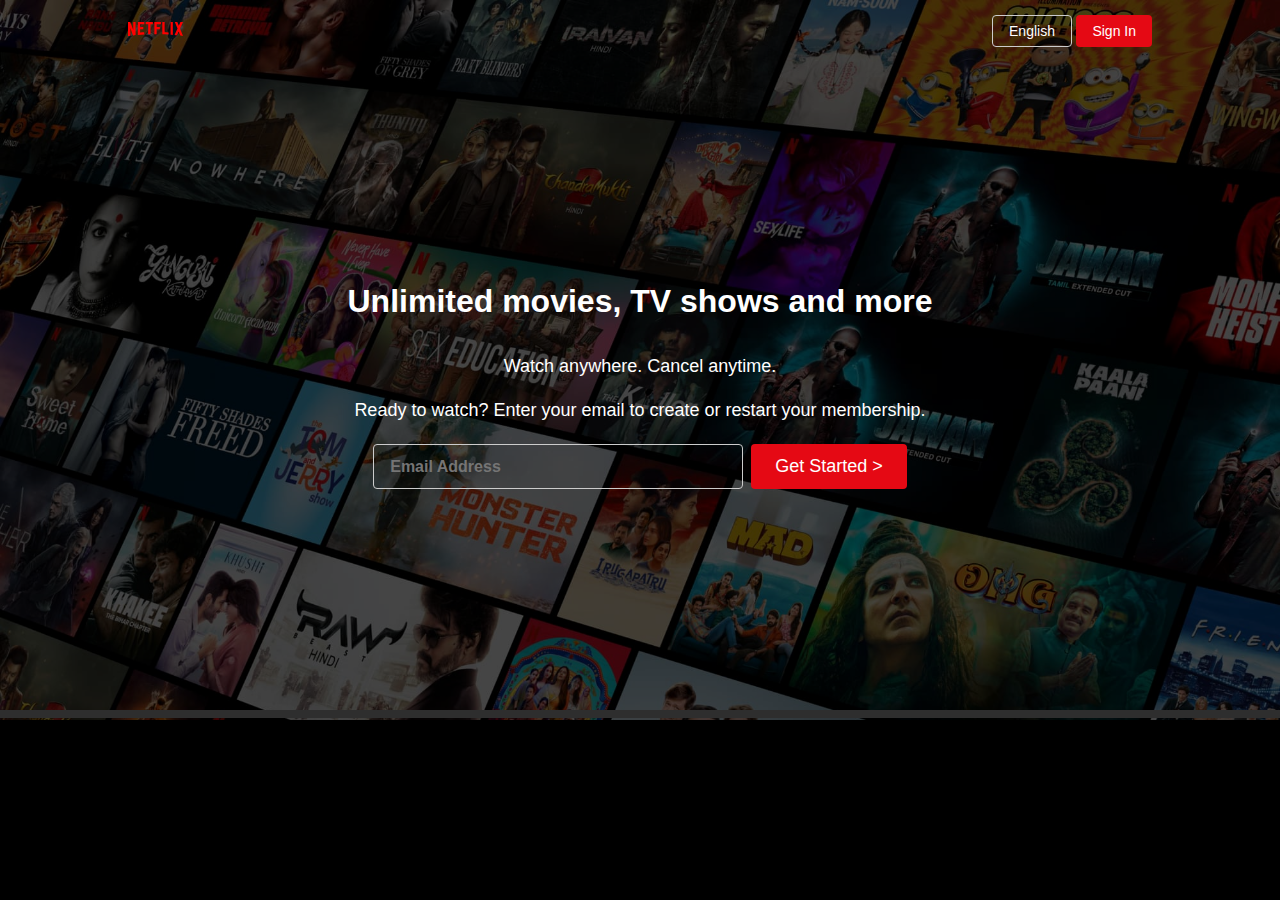
==== index.html @ 5aa0f17a "Initial commit" ====
<!DOCTYPE html>
<html lang="en">
<head>
    <meta charset="UTF-8">
    <meta name="viewport" content="width=device-width, initial-scale=1.0">
    <title>Netflix India</title>
    <link rel="stylesheet" href="style.css">
    <link rel="shortcut icon" href="favicon.ico" type="image/x-icon">
</head>
<body>
    <div class="main">
        <nav>
            <span>
                <img id="logo" width="55px" src="./assets/images/logo.svg" alt="" srcset="">
            </span>
            <div>
                <button id="langbtn">English</button>
                <button id="signinbtn">Sign In</button>
            </div>
        </nav>

        <div class="box"></div>

        <div class="hero">
            <span>Unlimited movies, TV shows and more</span>
            <span> Watch anywhere. Cancel anytime.</span>
            <span>Ready to watch? Enter your email to create or restart your membership.</span>
            <div>
                <input autocomplete="email" minlength="5" maxlength="50" type="email" id="email" data-uia="field-email" value="" placeholder="Email Address" >
                <button id="startingSignIn" type="submit">Get Started ></button>
            </div>
        </div>

        <div class="seperation"></div>
        
    </div>
    
</body>
</html>
---- style.css ----
*{
    margin: 0;
    padding: 0;
    color: rgb(255, 255, 255);
    font-family: Netflix Sans,Helvetica Neue,Segoe UI,Roboto,Ubuntu,sans-serif;
}
body{
    background-color: black;
}
.main{
    background-image:url(./assets/images/bg.jpg);
    background-position: center center;
    background-repeat: no-repeat;
    background-size: max(1000px,100vw);
    width: 100vw;
    height: 80vh;
    
}

.main .box{
    height: 80vh;
    width: 100%;
    opacity: 0.64;
    background-color: black;
    position: absolute;
    top: 0;
}

nav{
    max-width: 80vw;
    height: 62px;
    margin: auto;
    display: flex;
    justify-content: space-between;
    align-items: center;
}
#logo{
    color: red;
    size: 112px;
    position: relative;
    z-index: 10;
}
nav button{
    position: relative;
    z-index: 10;
}

#langbtn{
    background: transparent;
    background-clip: padding-box;
    border: 1px solid #ccc; /* Border with a light gray color */
    
    border-radius: 0.25rem;
    transition-duration: 250ms;
    transition-property: background-color,border-color;
    transition-timing-function: cubic-bezier(0.9, 0, 0.51, 1);
    vertical-align: text-top;
    width: auto;
    font-size: 0.875rem;
    font-weight: 500;
    min-height: 2rem;
    padding: 0.25rem 1rem

}
#signinbtn{
    margin: 0;
    align-items: center;
    border: 0 solid transparent;
    border-radius: 0.25rem;
    cursor: pointer;
    transition-duration: 250ms;
    transition-property: background-color,border-color;
    transition-timing-function: cubic-bezier(0.9, 0, 0.51, 1);
    vertical-align: text-top;
    width: auto;
    font-size: 0.875rem;
    font-weight: 500;
    min-height: 2rem;
    padding: 0.25rem 1rem;
    background: rgb(229,9,20);
    color: rgb(255,255,255);
}


.hero{
    height: 90%;
    display: flex;
    flex-direction: column;
    align-items: center;
    justify-content: center;
    position: relative;
    text-align: center;
    gap: 20px;
    text-align: center;
    
}

.hero :first-child{
    margin: 0;
   font-size: 2rem;
   font-weight: 700;
}
.hero :nth-child(2){
    margin: 1rem 0 0;
  font-size: 1.125rem;
  font-weight: 400;
}
.hero :nth-child(3){
    margin: 0;
  font-size: 1.125rem;
  font-weight: 400;
  line-height: 1.5;
}

.hero div{
    display: flex;
}

#email{
    background: transparent;
    border: 1px solid #ccc;
    border-radius: 0.25rem;
    line-height: 1.5;
    width: 21rem;
    font-size: 1rem;
    padding-right: 1rem;
    padding-left: 1rem;
    letter-spacing: inherit;
}
#startingSignIn{
    background: rgb(229,9,20);
    margin-top: 0;
    margin-left: 0.5rem;
    align-items: center;
    border: 0 solid transparent;
    border-radius: 0.25rem;
    cursor: pointer;
    position: relative;
    width: auto;
    padding: 0.75rem 1.5rem;
}

.seperation{
    height: 8px;
    background-color: grey;
}
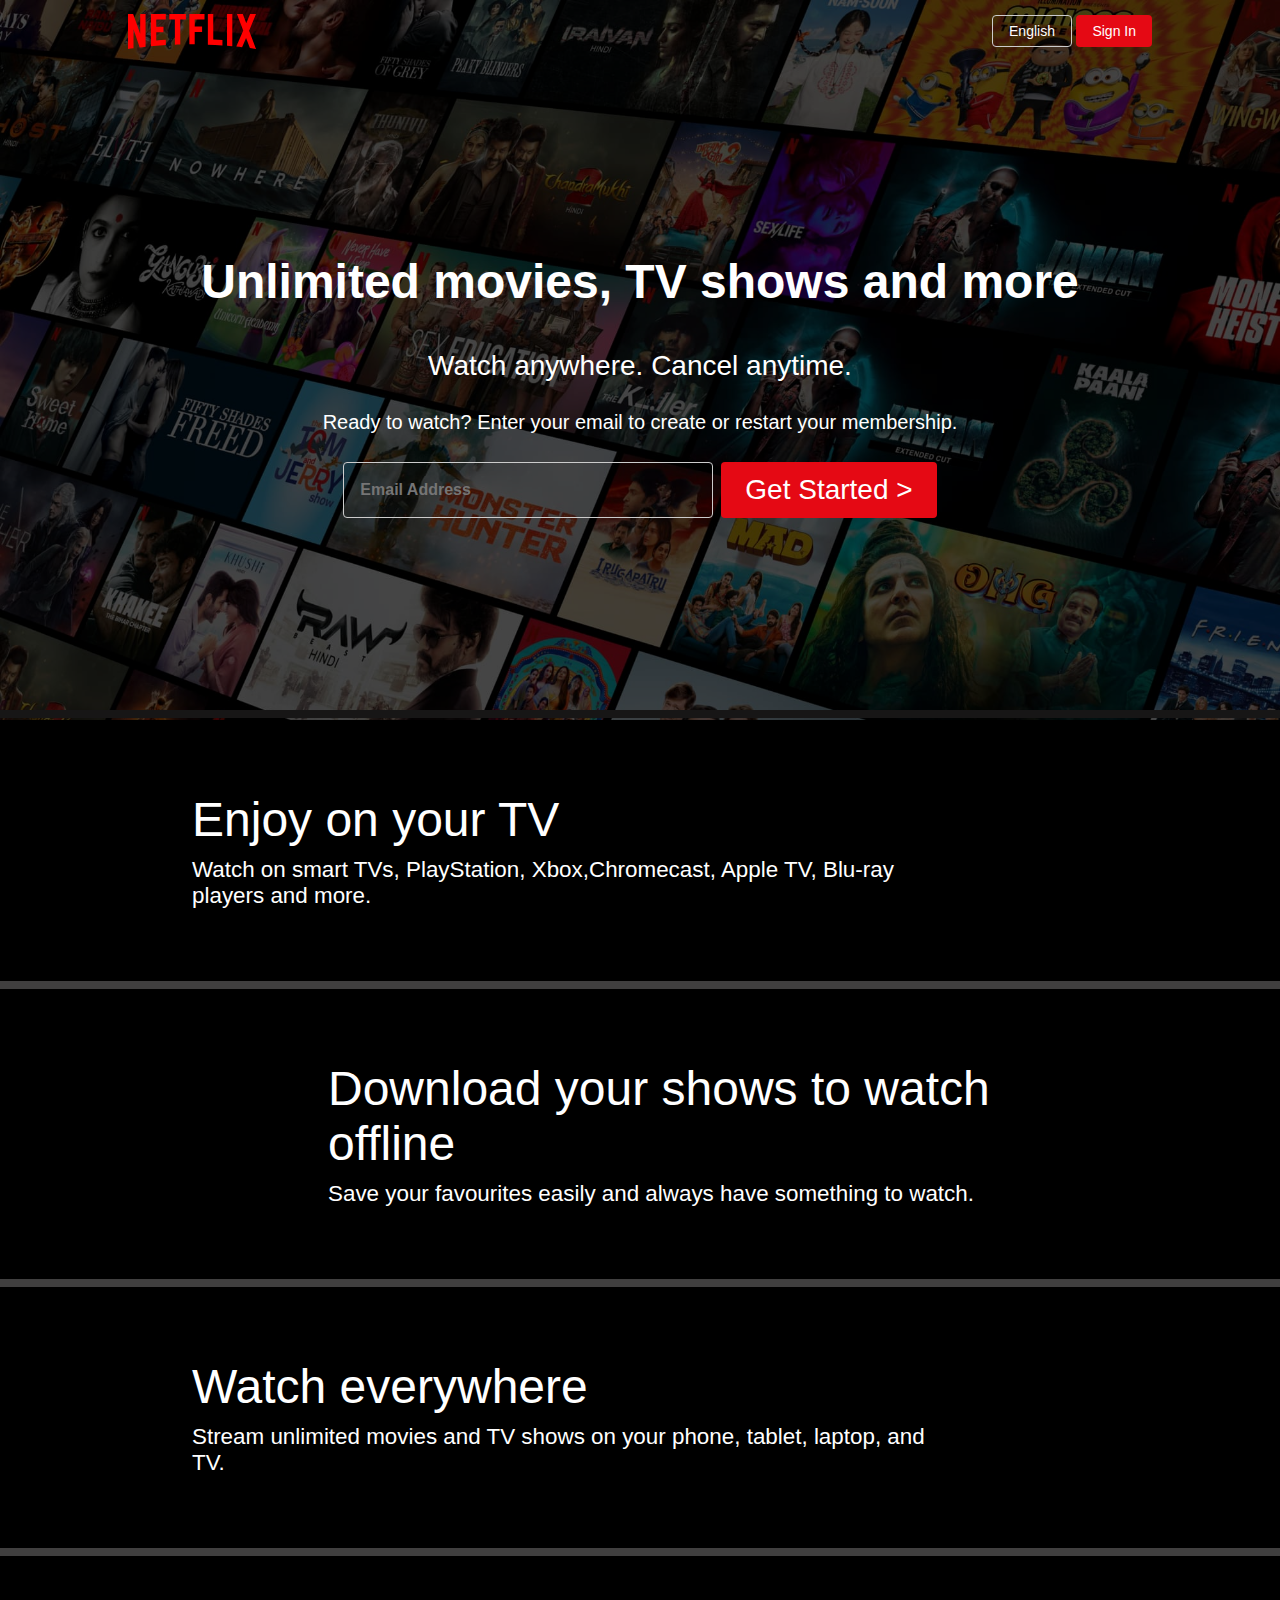
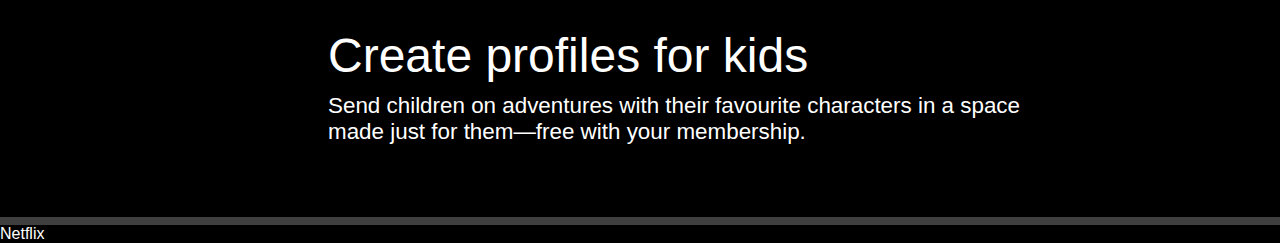
==== commit 3087e045: "first day" ====
--- a/index.html
+++ b/index.html
@@ -11,7 +11,7 @@
     <div class="main">
         <nav>
             <span>
-                <img id="logo" width="55px" src="./assets/images/logo.svg" alt="" srcset="">
+                <img id="logo" src="./assets/images/logo.svg" alt="" srcset="">
             </span>
             <div>
                 <button id="langbtn">English</button>
@@ -34,6 +34,64 @@
         <div class="seperation"></div>
         
     </div>
+    <section class="first">
+        <div>
+           <span>Enjoy on your TV</span> 
+           <span>Watch on smart TVs, PlayStation, Xbox,Chromecast, Apple TV, Blu-ray players and more.</span>
+        </div>
+
+        <div class="secImg">
+            <img src="https://assets.nflxext.com/ffe/siteui/acquisition/ourStory/fuji/desktop/tv.png" alt="">
+            <video src="https://assets.nflxext.com/ffe/siteui/acquisition/ourStory/fuji/desktop/video-tv-in-0819.m4v" autoplay loop muted ></video>
+        </div>
+    </section>
+    <div class="seperation"></div>
+
+    <section class="second">
+        <div class="fimg">
+            <img src="https://assets.nflxext.com/ffe/siteui/acquisition/ourStory/fuji/desktop/mobile-0819.jpg" alt="">
+         </div>
+ 
+         <div>
+            <span>Download your shows to watch offline</span> 
+            <span>Save your favourites easily and always have something to watch.</span>
+         </div>
+         </div>
+    </section>
+    <div class="seperation"></div>
+    
+    <!-- third  -->
+
+    <section class="first">
+        <div>
+           <span>Watch everywhere</span> 
+           <span>Stream unlimited movies and TV shows on your phone, tablet, laptop, and TV.</span>
+        </div>
+
+        <div class="secImg">
+            <img src="https://assets.nflxext.com/ffe/siteui/acquisition/ourStory/fuji/desktop/device-pile-in.png" alt="">
+            <video src="https://assets.nflxext.com/ffe/siteui/acquisition/ourStory/fuji/desktop/video-devices-in.m4v" autoplay loop muted ></video>
+        </div>
+    </section>
+    <div class="seperation"></div>
+
+
+    <section class="second">
+        <div class="fimg">
+            <img src="https://occ-0-3213-3647.1.nflxso.net/dnm/api/v6/19OhWN2dO19C9txTON9tvTFtefw/AAAABVr8nYuAg0xDpXDv0VI9HUoH7r2aGp4TKRCsKNQrMwxzTtr-NlwOHeS8bCI2oeZddmu3nMYr3j9MjYhHyjBASb1FaOGYZNYvPBCL.png?r=54d" alt="">
+         </div>
+ 
+         <div>
+            <span>Create profiles for kids</span> 
+            <span>Send children on adventures with their favourite characters in a space made just for them—free with your membership.</span>
+         </div>
+         </div>
+    </section>
+    <div class="seperation"></div>
     
 </body>
+
+<footer>
+    Netflix 
+</footer>
 </html>--- a/style.css
+++ b/style.css
@@ -36,7 +36,8 @@
 }
 #logo{
     color: red;
-    size: 112px;
+    margin-top: 5px;
+    width: 8rem;
     position: relative;
     z-index: 10;
 }
@@ -90,24 +91,24 @@
     justify-content: center;
     position: relative;
     text-align: center;
-    gap: 20px;
+    gap: 25px;
     text-align: center;
     
 }
 
 .hero :first-child{
     margin: 0;
-   font-size: 2rem;
+   font-size: 3rem;
    font-weight: 700;
 }
 .hero :nth-child(2){
     margin: 1rem 0 0;
-  font-size: 1.125rem;
-  font-weight: 400;
+  font-size: 1.75rem;
+  font-weight: 450;
 }
 .hero :nth-child(3){
     margin: 0;
-  font-size: 1.125rem;
+  font-size: 1.25rem;
   font-weight: 400;
   line-height: 1.5;
 }
@@ -127,6 +128,7 @@
     padding-left: 1rem;
     letter-spacing: inherit;
 }
+
 #startingSignIn{
     background: rgb(229,9,20);
     margin-top: 0;
@@ -142,5 +144,95 @@
 
 .seperation{
     height: 8px;
-    background-color: grey;
-}
+    background-color: rgb(64, 63, 63);
+}
+.first {
+    display: flex;
+    flex-direction: row;
+    max-width: calc( 100% - 4rem );
+    align-items: center;
+    text-align: center;
+    padding: 4.5rem 0;
+    margin-left: 192px;
+    margin-right: 192px;
+   
+}
+.first div{
+    display: flex;
+    flex-direction: column;
+    justify-content: center;
+    gap: 10px;
+    padding-right: 6px;
+    padding-top: 0px;
+    text-align: left;
+    -moz-box-align: center;
+    z-index: 1
+    
+}
+.first >div :first-child{
+    font-size: 3rem;
+}
+.first>div :nth-child(2){
+    font-size: 1.4rem;
+}
+
+
+
+.secImg img{
+    margin-top:10px ;
+    margin-right: 130px;
+    position: relative;
+    width: 100%;
+    max-width: 800px;
+    border-image-repeat: stretch;
+    z-index: 10;
+}
+
+.secImg video{
+    position: absolute;
+}
+
+
+
+
+.second {
+    display: flex;
+    flex-direction: row;
+    max-width: calc( 100% - 4rem );
+    align-items: center;
+    text-align: center;
+    padding: 4.5rem 0;
+    margin-left: 192px;
+    margin-right: 192px;
+   
+}
+.second div{
+    display: flex;
+    flex-direction: column;
+    justify-content: center;
+    gap: 10px;
+    padding-right: 6px;
+    padding-top: 0px;
+    text-align: left;
+    -moz-box-align: center;
+    z-index: 1
+    
+}
+.second >div :first-child{
+    font-size: 3rem;
+}
+.second>div :nth-child(2){
+    font-size: 1.4rem;
+}
+
+
+
+.fimg img{
+    margin-top:10px ;
+    margin-right: 130px;
+    position: relative;
+    width: 100%;
+    max-width: 800px;
+    border-image-repeat: stretch;
+    z-index: 10;
+}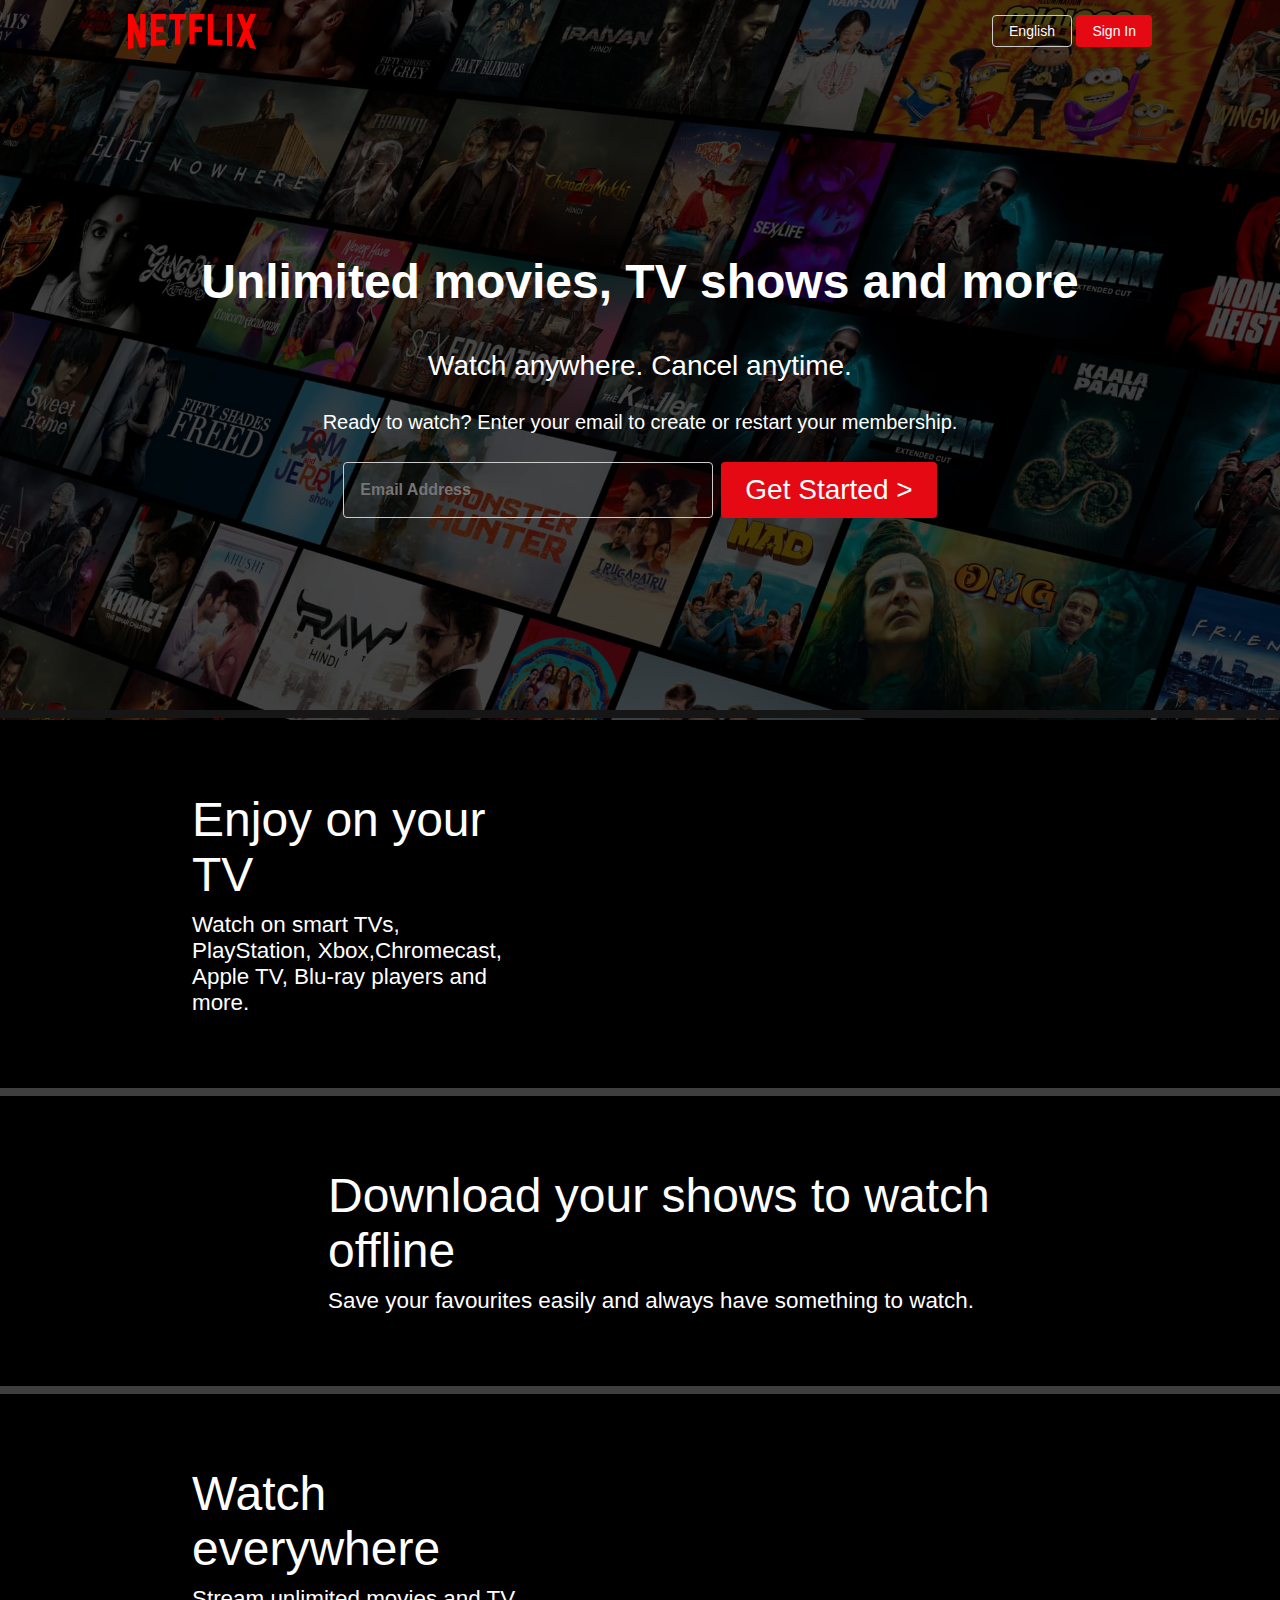
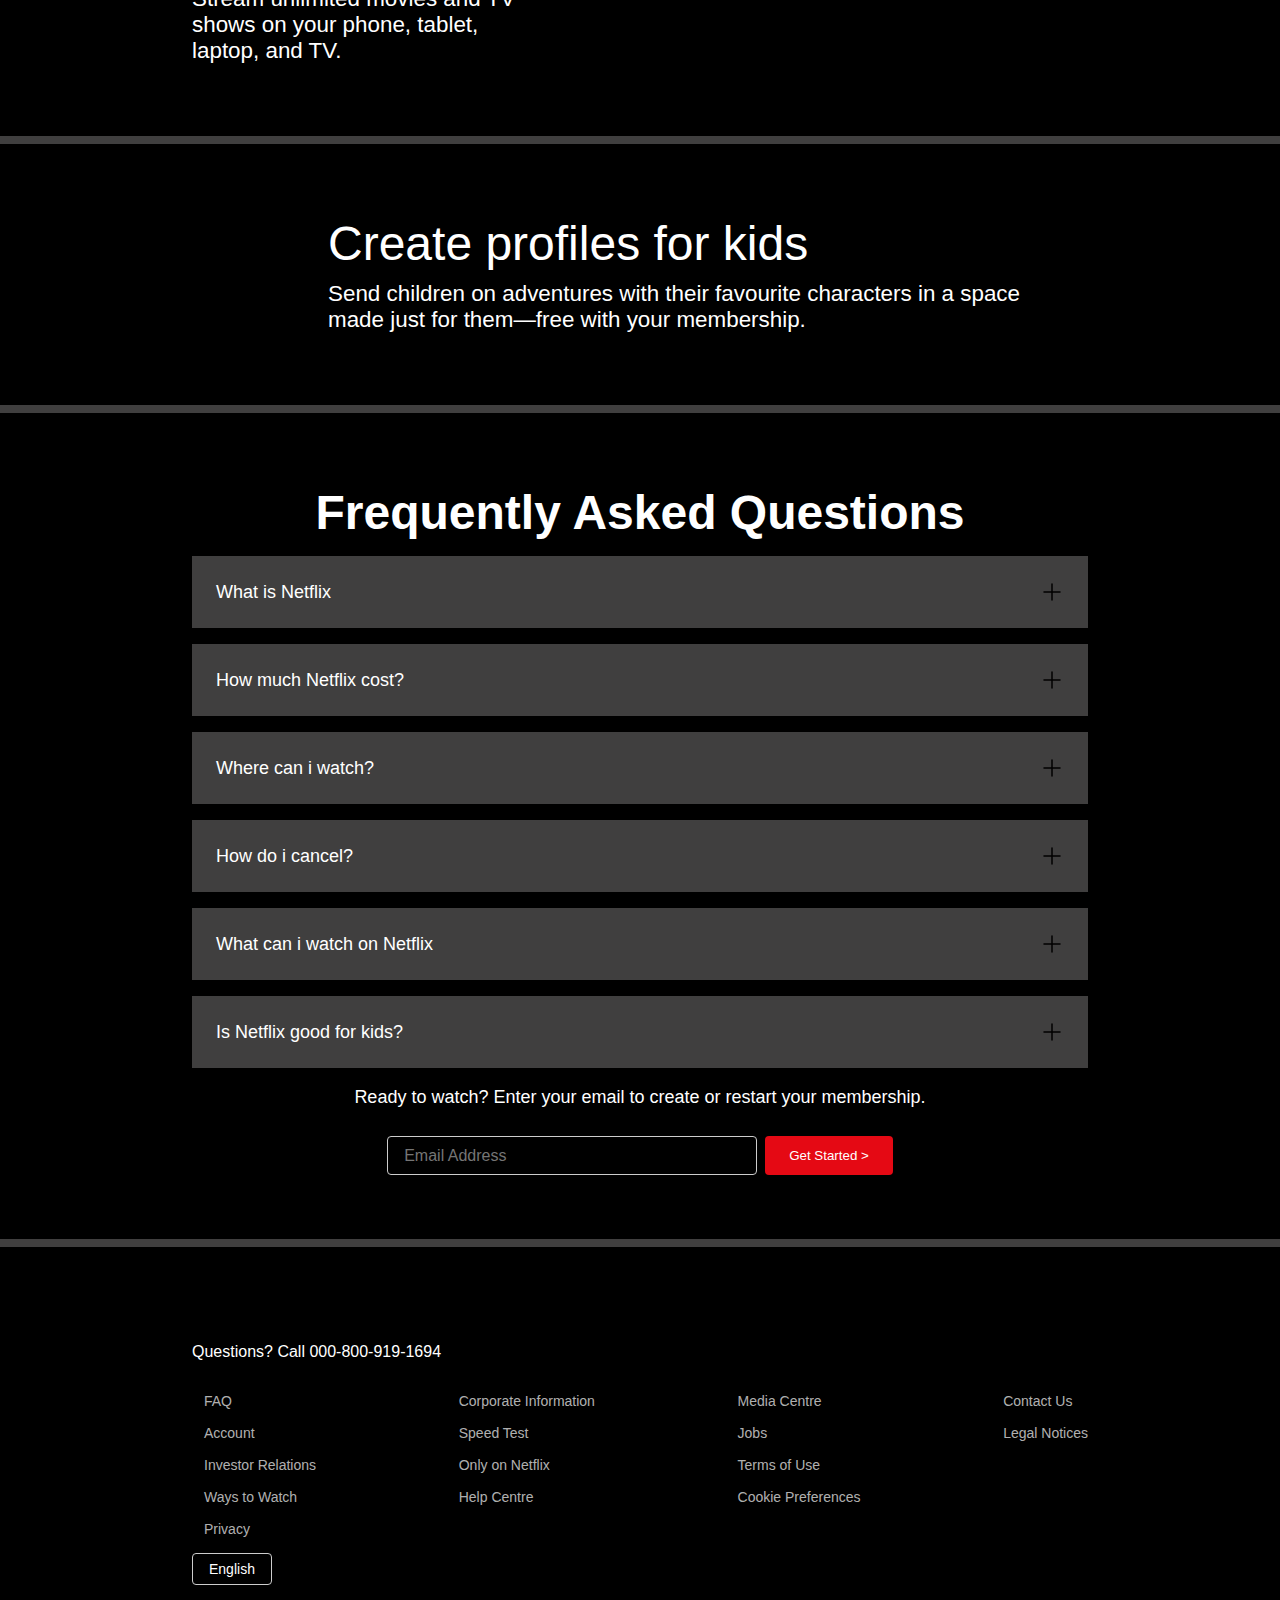
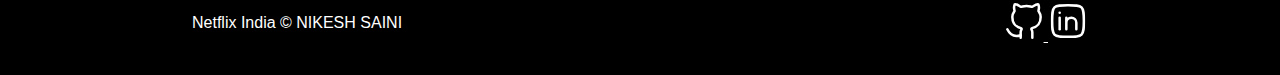
==== commit d5752e51: "completed the landing page" ====
--- a/index.html
+++ b/index.html
@@ -88,10 +88,134 @@
          </div>
     </section>
     <div class="seperation"></div>
+    <section class="faq">
+        <div class="divbox">
+            <h2>Frequently Asked Questions</h2>
+            <div class="faqbox">
+                <span>What is Netflix</span>
+            <svg width="24" height="24" viewBox="0 0 24 24" fill="none" xmlns="http://www.w3.org/2000/svg" class="injected-svg" data-src="/icons/plus-sign-stroke-rounded.svg"  xmlns:xlink="http://www.w3.org/1999/xlink" role="img" color="#000000">
+                <path d="M12 4V20M20 12H4" stroke="#000000" stroke-width="1.5" stroke-linecap="round" stroke-linejoin="round"></path>
+                </svg>
+            </div>
+            <div class="faqbox">
+                <span>How much Netflix cost?</span>
+            <svg width="24" height="24" viewBox="0 0 24 24" fill="none" xmlns="http://www.w3.org/2000/svg" class="injected-svg" data-src="/icons/plus-sign-stroke-rounded.svg"  xmlns:xlink="http://www.w3.org/1999/xlink" role="img" color="#000000">
+                <path d="M12 4V20M20 12H4" stroke="#000000" stroke-width="1.5" stroke-linecap="round" stroke-linejoin="round"></path>
+                </svg>
+            </div>
+            <div class="faqbox">
+                <span>Where can i watch?</span>
+            <svg width="24" height="24" viewBox="0 0 24 24" fill="none" xmlns="http://www.w3.org/2000/svg" class="injected-svg" data-src="/icons/plus-sign-stroke-rounded.svg"  xmlns:xlink="http://www.w3.org/1999/xlink" role="img" color="#000000">
+                <path d="M12 4V20M20 12H4" stroke="#000000" stroke-width="1.5" stroke-linecap="round" stroke-linejoin="round"></path>
+                </svg>
+            </div>
+            
+            
+            <div class="faqbox">
+                <span>How do i cancel?</span>
+            <svg width="24" height="24" viewBox="0 0 24 24" fill="none" xmlns="http://www.w3.org/2000/svg" class="injected-svg" data-src="/icons/plus-sign-stroke-rounded.svg"  xmlns:xlink="http://www.w3.org/1999/xlink" role="img" color="#000000">
+                <path d="M12 4V20M20 12H4" stroke="#000000" stroke-width="1.5" stroke-linecap="round" stroke-linejoin="round"></path>
+                </svg>
+            </div>
+
+            <div class="faqbox">
+                <span>What can i watch on Netflix</span>
+            <svg width="24" height="24" viewBox="0 0 24 24" fill="none" xmlns="http://www.w3.org/2000/svg" class="injected-svg" data-src="/icons/plus-sign-stroke-rounded.svg"  xmlns:xlink="http://www.w3.org/1999/xlink" role="img" color="#000000">
+                <path d="M12 4V20M20 12H4" stroke="#000000" stroke-width="1.5" stroke-linecap="round" stroke-linejoin="round"></path>
+                </svg>
+            </div>
+            <div class="faqbox">
+                <span>Is Netflix good for kids?</span>
+            <svg width="24" height="24" viewBox="0 0 24 24" fill="none" xmlns="http://www.w3.org/2000/svg" class="injected-svg" data-src="/icons/plus-sign-stroke-rounded.svg"  xmlns:xlink="http://www.w3.org/1999/xlink" role="img" color="#000000">
+                <path d="M12 4V20M20 12H4" stroke="#000000" stroke-width="1.5" stroke-linecap="round" stroke-linejoin="round"></path>
+                </svg>
+            </div>
+            <div class="starting">
+                <span>Ready to watch? Enter your email to create or restart your membership.</span>
+                <div>
+                    <input autocomplete="email" minlength="5" maxlength="50" type="email" id="email" data-uia="field-email" value="" placeholder="Email Address" >
+                    <button id="startingSignIn" type="submit">Get Started ></button>
+                </div>
+            </div>
+        </div>
+    </section>
+    <div class="seperation"></div>
     
 </body>
 
-<footer>
-    Netflix 
+<footer class="footer">
+    <span>Questions? Call 000-800-919-1694</span>
+
+    <div class="footer_main">
+        <div class="footer_items">
+            <ul>
+                <li>FAQ</li>
+                <li>Account</li>
+                <li>Investor Relations</li>
+                <li>Ways to Watch</li>
+                <li>Privacy</li>
+                
+            </ul>
+        </div>
+    
+        <div class="footer_items">
+            <ul>
+                <li>Corporate Information</li>
+                <li>Speed Test</li>
+                <li>Only on Netflix</li>
+                <li>Help Centre</li>
+                
+            </ul>
+        </div>
+    
+        <div class="footer_items">
+            <ul>
+                <li>Media Centre</li>
+                <li>Jobs</li>
+                <li>Terms of Use</li>
+                <li>Cookie Preferences</li>
+                
+            </ul>
+        </div>
+    
+        <div class="footer_items">
+            <ul>
+                <li>Contact Us</li> 
+                <li>Legal Notices</li>
+                
+            </ul>
+        </div>
+
+    </div>
+    <div>
+        <button id="langbtn">English</button>
+    </div>
+    <div class="end">
+        <p>Netflix India &#169; NIKESH SAINI</p>
+        <div>
+            <a href="https://github.com/nikeshSaini" target="_blank">
+                <svg width="40" height="40" viewBox="0 0 24 24" fill="none" xmlns="http://www.w3.org/2000/svg" class="injected-svg" data-src="/icons/github-stroke-rounded.svg" xmlns:xlink="http://www.w3.org/1999/xlink" role="img" color="#ffffff">
+                    <path d="M10 20.5675C6.57143 21.7248 3.71429 20.5675 2 17" stroke="#ffffff" stroke-width="1.5" stroke-linecap="round" stroke-linejoin="round"></path>
+                    <path d="M10 22V18.7579C10 18.1596 10.1839 17.6396 10.4804 17.1699C10.6838 16.8476 10.5445 16.3904 10.1771 16.2894C7.13394 15.4528 5 14.1077 5 9.64606C5 8.48611 5.38005 7.39556 6.04811 6.4464C6.21437 6.21018 6.29749 6.09208 6.31748 5.9851C6.33746 5.87813 6.30272 5.73852 6.23322 5.45932C5.95038 4.32292 5.96871 3.11619 6.39322 2.02823C6.39322 2.02823 7.27042 1.74242 9.26698 2.98969C9.72282 3.27447 9.95075 3.41686 10.1515 3.44871C10.3522 3.48056 10.6206 3.41384 11.1573 3.28041C11.8913 3.09795 12.6476 3 13.5 3C14.3524 3 15.1087 3.09795 15.8427 3.28041C16.3794 3.41384 16.6478 3.48056 16.8485 3.44871C17.0493 3.41686 17.2772 3.27447 17.733 2.98969C19.7296 1.74242 20.6068 2.02823 20.6068 2.02823C21.0313 3.11619 21.0496 4.32292 20.7668 5.45932C20.6973 5.73852 20.6625 5.87813 20.6825 5.9851C20.7025 6.09207 20.7856 6.21019 20.9519 6.4464C21.6199 7.39556 22 8.48611 22 9.64606C22 14.1077 19.8661 15.4528 16.8229 16.2894C16.4555 16.3904 16.3162 16.8476 16.5196 17.1699C16.8161 17.6396 17 18.1596 17 18.7579V22" stroke="#ffffff" stroke-width="1.5" stroke-linecap="round" stroke-linejoin="round"></path>
+                    </svg>
+            </a>
+                
+           <a href="https://www.linkedin.com/nikeshsplash?_l=en_US" target="_blank">
+            <svg width="40" height="40" viewBox="0 0 24 24" fill="none" xmlns="http://www.w3.org/2000/svg" class="injected-svg" data-src="/icons/linkedin-01-stroke-rounded.svg" xmlns:xlink="http://www.w3.org/1999/xlink" role="img" color="#ffffff">
+                <path d="M7 10V17" stroke="#ffffff" stroke-width="1.5" stroke-linecap="round" stroke-linejoin="round"></path>
+                <path d="M11 13V17M11 13C11 11.3431 12.3431 10 14 10C15.6569 10 17 11.3431 17 13V17M11 13V10" stroke="#ffffff" stroke-width="1.5" stroke-linecap="round" stroke-linejoin="round"></path>
+                <path d="M7.00801 7L6.99902 7" stroke="#ffffff" stroke-width="1.5" stroke-linecap="round" stroke-linejoin="round"></path>
+                <path d="M2.5 12C2.5 7.52166 2.5 5.28249 3.89124 3.89124C5.28249 2.5 7.52166 2.5 12 2.5C16.4783 2.5 18.7175 2.5 20.1088 3.89124C21.5 5.28249 21.5 7.52166 21.5 12C21.5 16.4783 21.5 18.7175 20.1088 20.1088C18.7175 21.5 16.4783 21.5 12 21.5C7.52166 21.5 5.28249 21.5 3.89124 20.1088C2.5 18.7175 2.5 16.4783 2.5 12Z" stroke="#ffffff" stroke-width="1.5" stroke-linejoin="round"></path>
+                </svg>
+           </a>
+        </div>
+
+            
+        
+    </div>
 </footer>
-</html>+
+
+</html>
+
+
--- a/style.css
+++ b/style.css
@@ -146,8 +146,10 @@
     height: 8px;
     background-color: rgb(64, 63, 63);
 }
+
 .first {
     display: flex;
+    justify-content: center;
     flex-direction: row;
     max-width: calc( 100% - 4rem );
     align-items: center;
@@ -157,7 +159,62 @@
     margin-right: 192px;
    
 }
+
+
 .first div{
+    display: flex;
+    flex-direction: column;
+    justify-content: center;
+    gap: 10px;
+    padding-right: 6px;
+    padding-top: 0px;
+    text-align: left;
+    -moz-box-align: center;
+    z-index: 1;
+    
+}
+.first >div :first-child{
+    font-size: 3rem;
+}
+.first>div :nth-child(2){
+    font-size: 1.4rem;
+}
+
+
+.secImg {
+    position: relative;
+}
+
+.secImg img {
+    width: 555px;
+    position: relative;
+    z-index: 10;
+}
+
+.secImg video {
+    position: absolute;
+    top: 51px;
+    right: 0;
+    width: 515px;
+    overflow: hidden;
+}
+
+
+
+
+.second {
+    display: flex;
+    justify-content: center;
+    flex-direction: row;
+    max-width: calc( 100% - 4rem );
+    align-items: center;
+    text-align: center;
+    padding: 4.5rem 0;
+    margin-left: 192px;
+    margin-right: 192px;
+   
+}
+.second div{
     display: flex;
     flex-direction: column;
     justify-content: center;
@@ -169,16 +226,17 @@
     z-index: 1
     
 }
-.first >div :first-child{
+.second >div :first-child{
     font-size: 3rem;
 }
-.first>div :nth-child(2){
+.second>div :nth-child(2){
     font-size: 1.4rem;
-}
-
-
-
-.secImg img{
+    
+}
+
+
+
+.fimg img{
     margin-top:10px ;
     margin-right: 130px;
     position: relative;
@@ -188,51 +246,82 @@
     z-index: 10;
 }
 
-.secImg video{
-    position: absolute;
-}
-
-
-
-
-.second {
+.divbox{
+    padding-top: 72px;
+}
+
+.faq{
+    text-align: center;
+    font-size: 2rem;
+    font-weight: 400;
+    margin: 0;
+    padding:0 12rem 4rem 12rem  ;
+}
+.faqbox{
+    display: flex;
+    margin-top: 1rem;
+    background-color: gray;
+    align-items: center;
+    padding: 1.5rem;
+    font-size: 18px;
+    font-stretch: 100%;
+    background-color: rgb(64, 63, 63);
+    justify-content: space-between;
+}
+
+.starting{
+    margin-top: 1rem;
+    height: 90%;
+    display: flex;
+    flex-direction: column;
+    align-items: center;
+    justify-content: center;
+    position: relative;
+    text-align: center;
+    text-align: center;
+}
+
+.starting span{
+    margin-bottom: 25px;
+  font-size: 1.125rem;
+  font-weight: 400;
+  line-height: 1.5;
+}
+
+
+.starting div{
+    display: flex;
+}
+
+
+
+.footer {
+    color: white;
+    padding:6rem 12rem 0rem 12rem  ;
+    display: flex;
+    flex-direction: column;
+    gap: 1rem;
+}
+
+.footer_main{
     display: flex;
     flex-direction: row;
-    max-width: calc( 100% - 4rem );
-    align-items: center;
-    text-align: center;
-    padding: 4.5rem 0;
-    margin-left: 192px;
-    margin-right: 192px;
-   
-}
-.second div{
-    display: flex;
-    flex-direction: column;
-    justify-content: center;
-    gap: 10px;
-    padding-right: 6px;
-    padding-top: 0px;
-    text-align: left;
-    -moz-box-align: center;
-    z-index: 1
-    
-}
-.second >div :first-child{
-    font-size: 3rem;
-}
-.second>div :nth-child(2){
-    font-size: 1.4rem;
-}
-
-
-
-.fimg img{
-    margin-top:10px ;
-    margin-right: 130px;
-    position: relative;
-    width: 100%;
-    max-width: 800px;
-    border-image-repeat: stretch;
-    z-index: 10;
-}+    justify-content: space-between;
+}
+.footer_items li{
+    list-style-type: none;
+    font-size: 14px;
+    font-weight: 400;
+    margin-left: 12px;
+    margin-top: 16px;
+    color: rgba(255,255,255,0.7);
+    
+}
+.end{
+    display: flex;
+    flex-direction: row;
+    justify-content: space-between;
+    align-items: center;
+    margin-bottom: 30px;
+}
+
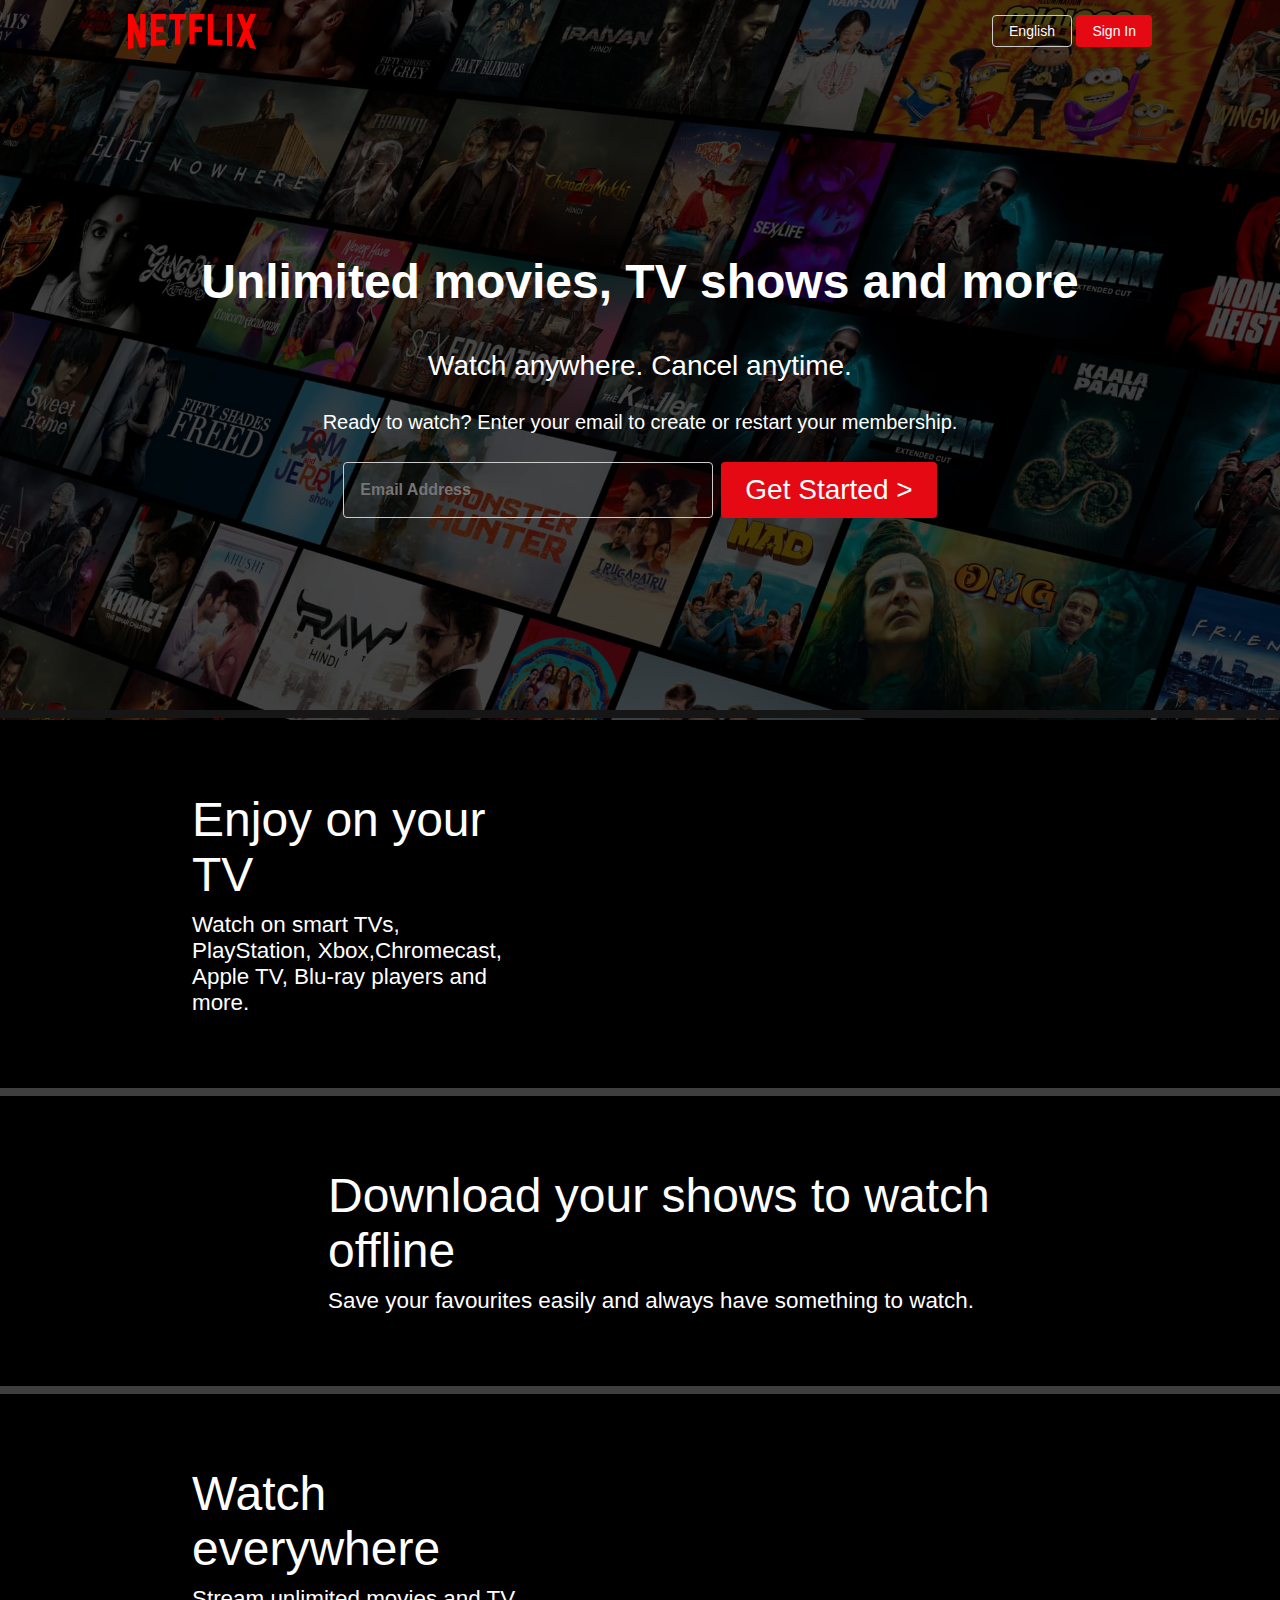
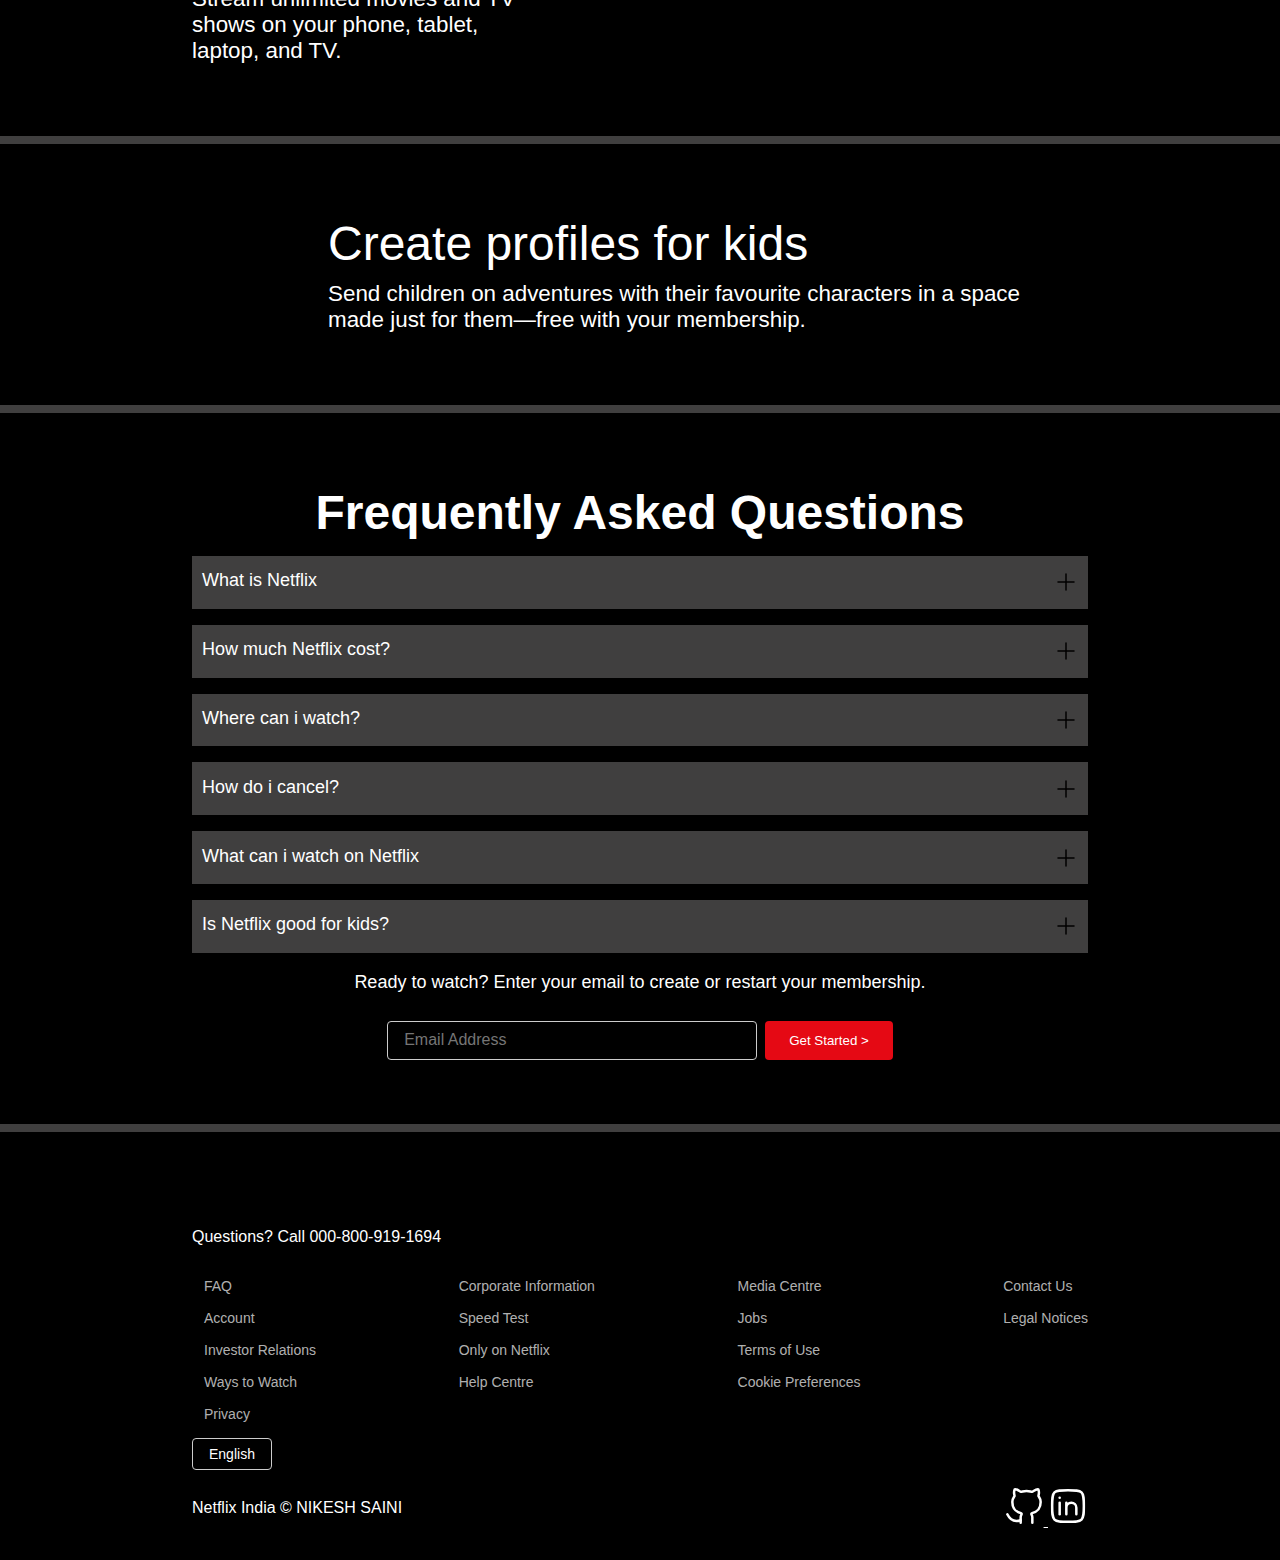
==== commit 1e14a8a3: "javascript to info is added" ====
--- a/index.html
+++ b/index.html
@@ -5,7 +5,7 @@
     <meta name="viewport" content="width=device-width, initial-scale=1.0">
     <title>Netflix India</title>
     <link rel="stylesheet" href="style.css">
-    <link rel="shortcut icon" href="favicon.ico" type="image/x-icon">
+    <link rel="shortcut icon" href="./favicon.ico" type="image/x-icon">
 </head>
 <body>
     <div class="main">
@@ -30,6 +30,7 @@
                 <button id="startingSignIn" type="submit">Get Started ></button>
             </div>
         </div>
+        
 
         <div class="seperation"></div>
         
@@ -42,7 +43,11 @@
 
         <div class="secImg">
             <img src="https://assets.nflxext.com/ffe/siteui/acquisition/ourStory/fuji/desktop/tv.png" alt="">
-            <video src="https://assets.nflxext.com/ffe/siteui/acquisition/ourStory/fuji/desktop/video-tv-in-0819.m4v" autoplay loop muted ></video>
+            <video style="
+            top: 88px;
+            left: 74px;
+            width: 403px;
+    " src="https://assets.nflxext.com/ffe/siteui/acquisition/ourStory/fuji/desktop/video-tv-in-0819.m4v" autoplay loop muted ></video>
         </div>
     </section>
     <div class="seperation"></div>
@@ -92,43 +97,82 @@
         <div class="divbox">
             <h2>Frequently Asked Questions</h2>
             <div class="faqbox">
-                <span>What is Netflix</span>
-            <svg width="24" height="24" viewBox="0 0 24 24" fill="none" xmlns="http://www.w3.org/2000/svg" class="injected-svg" data-src="/icons/plus-sign-stroke-rounded.svg"  xmlns:xlink="http://www.w3.org/1999/xlink" role="img" color="#000000">
+                <div class="btn">
+                <span >What is Netflix</span>
+                <svg width="24" height="24" viewBox="0 0 24 24" fill="none" xmlns="http://www.w3.org/2000/svg" class="injected-svg" data-src="/icons/plus-sign-stroke-rounded.svg"  xmlns:xlink="http://www.w3.org/1999/xlink" role="img" color="#000000">
                 <path d="M12 4V20M20 12H4" stroke="#000000" stroke-width="1.5" stroke-linecap="round" stroke-linejoin="round"></path>
                 </svg>
-            </div>
-            <div class="faqbox">
+                </div>
+                <div class="info"  style="display: none; background-color: #121212;">
+                  <p>  Netflix is a streaming service that offers a wide variety of award-winning TV shows, movies, anime, documentaries and more – on thousands of internet-connected devices.</p>
+                  <p>You can watch as much as you want, whenever you want, without a single ad – all for one low monthly price. There's always something new to discover, and new TV shows and movies are added every week!</p>
+                </div>
+                
+            </div>
+            <div class="faqbox">
+                <div class="btn">
                 <span>How much Netflix cost?</span>
-            <svg width="24" height="24" viewBox="0 0 24 24" fill="none" xmlns="http://www.w3.org/2000/svg" class="injected-svg" data-src="/icons/plus-sign-stroke-rounded.svg"  xmlns:xlink="http://www.w3.org/1999/xlink" role="img" color="#000000">
+                <svg width="24" height="24" viewBox="0 0 24 24" fill="none" xmlns="http://www.w3.org/2000/svg" class="injected-svg" data-src="/icons/plus-sign-stroke-rounded.svg"  xmlns:xlink="http://www.w3.org/1999/xlink" role="img" color="#000000">
                 <path d="M12 4V20M20 12H4" stroke="#000000" stroke-width="1.5" stroke-linecap="round" stroke-linejoin="round"></path>
                 </svg>
-            </div>
-            <div class="faqbox">
-                <span>Where can i watch?</span>
-            <svg width="24" height="24" viewBox="0 0 24 24" fill="none" xmlns="http://www.w3.org/2000/svg" class="injected-svg" data-src="/icons/plus-sign-stroke-rounded.svg"  xmlns:xlink="http://www.w3.org/1999/xlink" role="img" color="#000000">
-                <path d="M12 4V20M20 12H4" stroke="#000000" stroke-width="1.5" stroke-linecap="round" stroke-linejoin="round"></path>
-                </svg>
+                </div>
+                <div class="info"  style="display: none; background-color: #121212;">
+                   <p>Watch Netflix on your smartphone, tablet, Smart TV, laptop, or streaming device, all for one fixed monthly fee. Plans range from ₹149 to ₹649 a month. No extra costs, no contracts.</p>
+                </div>
+                
+            </div>
+            <div class="faqbox">
+                <div class="btn">
+               
+                    <span>Where can i watch?</span>
+                <svg width="24" height="24" viewBox="0 0 24 24" fill="none" xmlns="http://www.w3.org/2000/svg" class="injected-svg" data-src="/icons/plus-sign-stroke-rounded.svg"  xmlns:xlink="http://www.w3.org/1999/xlink" role="img" color="#000000">
+                    <path d="M12 4V20M20 12H4" stroke="#000000" stroke-width="1.5" stroke-linecap="round" stroke-linejoin="round"></path>
+                    </svg>
+                </div>
+                <div class="info"  style="display: none; background-color: #121212;">
+                    <p>Watch anywhere, anytime. Sign in with your Netflix account to watch instantly on the web at netflix.com from your personal computer or on any internet-connected device that offers the Netflix app, including smart TVs, smartphones, tablets, streaming media players and game consoles.</p>
+                    <br><p>You can also download your favourite shows with the iOS, Android, or Windows 10 app. Use downloads to watch while you're on the go and without an internet connection. Take Netflix with you anywhere.</p>
+                </div>
             </div>
             
             
             <div class="faqbox">
-                <span>How do i cancel?</span>
-            <svg width="24" height="24" viewBox="0 0 24 24" fill="none" xmlns="http://www.w3.org/2000/svg" class="injected-svg" data-src="/icons/plus-sign-stroke-rounded.svg"  xmlns:xlink="http://www.w3.org/1999/xlink" role="img" color="#000000">
-                <path d="M12 4V20M20 12H4" stroke="#000000" stroke-width="1.5" stroke-linecap="round" stroke-linejoin="round"></path>
-                </svg>
-            </div>
-
-            <div class="faqbox">
-                <span>What can i watch on Netflix</span>
-            <svg width="24" height="24" viewBox="0 0 24 24" fill="none" xmlns="http://www.w3.org/2000/svg" class="injected-svg" data-src="/icons/plus-sign-stroke-rounded.svg"  xmlns:xlink="http://www.w3.org/1999/xlink" role="img" color="#000000">
-                <path d="M12 4V20M20 12H4" stroke="#000000" stroke-width="1.5" stroke-linecap="round" stroke-linejoin="round"></path>
-                </svg>
-            </div>
-            <div class="faqbox">
-                <span>Is Netflix good for kids?</span>
-            <svg width="24" height="24" viewBox="0 0 24 24" fill="none" xmlns="http://www.w3.org/2000/svg" class="injected-svg" data-src="/icons/plus-sign-stroke-rounded.svg"  xmlns:xlink="http://www.w3.org/1999/xlink" role="img" color="#000000">
-                <path d="M12 4V20M20 12H4" stroke="#000000" stroke-width="1.5" stroke-linecap="round" stroke-linejoin="round"></path>
-                </svg>
+                <div class="btn">
+               
+                    <span>How do i cancel?</span>
+                <svg width="24" height="24" viewBox="0 0 24 24" fill="none" xmlns="http://www.w3.org/2000/svg" class="injected-svg" data-src="/icons/plus-sign-stroke-rounded.svg"  xmlns:xlink="http://www.w3.org/1999/xlink" role="img" color="#000000">
+                    <path d="M12 4V20M20 12H4" stroke="#000000" stroke-width="1.5" stroke-linecap="round" stroke-linejoin="round"></path>
+                    </svg>
+                </div>
+                <div class="info"  style="display: none; background-color: #121212;">
+                  <p>Netflix is flexible. There are no annoying contracts and no commitments. You can easily cancel your account online in two clicks. There are no cancellation fees – start or stop your account anytime.</p>
+                </div>
+            </div>
+
+            <div class="faqbox">
+                <div class="btn">
+               
+                    <span>What can i watch on Netflix</span>
+                <svg width="24" height="24" viewBox="0 0 24 24" fill="none" xmlns="http://www.w3.org/2000/svg" class="injected-svg" data-src="/icons/plus-sign-stroke-rounded.svg"  xmlns:xlink="http://www.w3.org/1999/xlink" role="img" color="#000000">
+                    <path d="M12 4V20M20 12H4" stroke="#000000" stroke-width="1.5" stroke-linecap="round" stroke-linejoin="round"></path>
+                    </svg>
+                </div>
+                <div class="info"  style="display: none; background-color: #121212;">
+             <p>Netflix has an extensive library of feature films, documentaries, TV shows, anime, award-winning Netflix originals, and more. Watch as much as you want, anytime you want.</p>
+                </div>
+            </div>
+            <div class="faqbox">
+                <div class="btn">
+               
+                    <span>Is Netflix good for kids?</span>
+                <svg width="24" height="24" viewBox="0 0 24 24" fill="none" xmlns="http://www.w3.org/2000/svg" class="injected-svg" data-src="/icons/plus-sign-stroke-rounded.svg"  xmlns:xlink="http://www.w3.org/1999/xlink" role="img" color="#000000">
+                    <path d="M12 4V20M20 12H4" stroke="#000000" stroke-width="1.5" stroke-linecap="round" stroke-linejoin="round"></path>
+                    </svg>
+                </div>
+                <div class="info"  style="display: none; background-color: #121212;">
+                    <p>The Netflix Kids experience is included in your membership to give parents control while kids enjoy family-friendly TV shows and films in their own space.</p>
+                    <br><p>Kids profiles come with PIN-protected parental controls that let you restrict the maturity rating of content kids can watch and block specific titles you don’t want kids to see</p>
+                </div>
             </div>
             <div class="starting">
                 <span>Ready to watch? Enter your email to create or restart your membership.</span>
@@ -137,10 +181,14 @@
                     <button id="startingSignIn" type="submit">Get Started ></button>
                 </div>
             </div>
-        </div>
-    </section>
-    <div class="seperation"></div>
-    
+            <div class="info"  style="display: none; background-color: #121212;">
+                Lorem ipsum, dolor sit amet consectetur adipisicing elit. Deleniti vero dicta eum temporibus! Labore necessitatibus doloribus eveniet blanditiis eos quas architecto possimus a officia expedita nam nobis fugiat nulla eum et quasi quidem iusto tempora, in repudiandae, impedit provident cum porro! Magnam eveniet eligendi aperiam maiores voluptates enim consectetur cum?
+            </div>
+        </div>
+    </section>
+    <div class="seperation"></div>
+    <script src="script.js"></script>
+
 </body>
 
 <footer class="footer">
@@ -200,7 +248,7 @@
                     </svg>
             </a>
                 
-           <a href="https://www.linkedin.com/nikeshsplash?_l=en_US" target="_blank">
+           <a href="https://linkedin.com/in/nikeshsplash" target="_blank">
             <svg width="40" height="40" viewBox="0 0 24 24" fill="none" xmlns="http://www.w3.org/2000/svg" class="injected-svg" data-src="/icons/linkedin-01-stroke-rounded.svg" xmlns:xlink="http://www.w3.org/1999/xlink" role="img" color="#ffffff">
                 <path d="M7 10V17" stroke="#ffffff" stroke-width="1.5" stroke-linecap="round" stroke-linejoin="round"></path>
                 <path d="M11 13V17M11 13C11 11.3431 12.3431 10 14 10C15.6569 10 17 11.3431 17 13V17M11 13V10" stroke="#ffffff" stroke-width="1.5" stroke-linecap="round" stroke-linejoin="round"></path>
--- a/style.css
+++ b/style.css
@@ -35,6 +35,7 @@
     align-items: center;
 }
 #logo{
+    cursor: pointer;
     color: red;
     margin-top: 5px;
     width: 8rem;
@@ -193,10 +194,10 @@
 
 .secImg video {
     position: absolute;
-    top: 51px;
-    right: 0;
-    width: 515px;
-    overflow: hidden;
+  top: 46px;
+  left: 96px;
+  width: 364px;
+  overflow: hidden;
 }
 
 
@@ -259,15 +260,45 @@
 }
 .faqbox{
     display: flex;
+    flex-direction: column;
+    background-color: gray;
+    align-items: center;
     margin-top: 1rem;
-    background-color: gray;
-    align-items: center;
-    padding: 1.5rem;
     font-size: 18px;
     font-stretch: 100%;
+    box-sizing: border-box;
     background-color: rgb(64, 63, 63);
     justify-content: space-between;
 }
+
+.btn{
+    width: 100%;
+    margin: 0.9rem;
+    display: flex;
+    flex-direction: row;
+    justify-content: space-between;
+
+}
+.btn span{
+    padding: 0px 10px;
+}
+.btn svg{
+    padding-right: 10px;
+}
+.info{
+    padding: 1rem 0.5rem;
+    content:auto;
+    overflow: auto;
+}
+.info p{
+    text-align: left;
+}
+.faqbox svg:hover{
+    transition: all 1s linear;
+}
+
+
+/* footer  */
 
 .starting{
     margin-top: 1rem;
